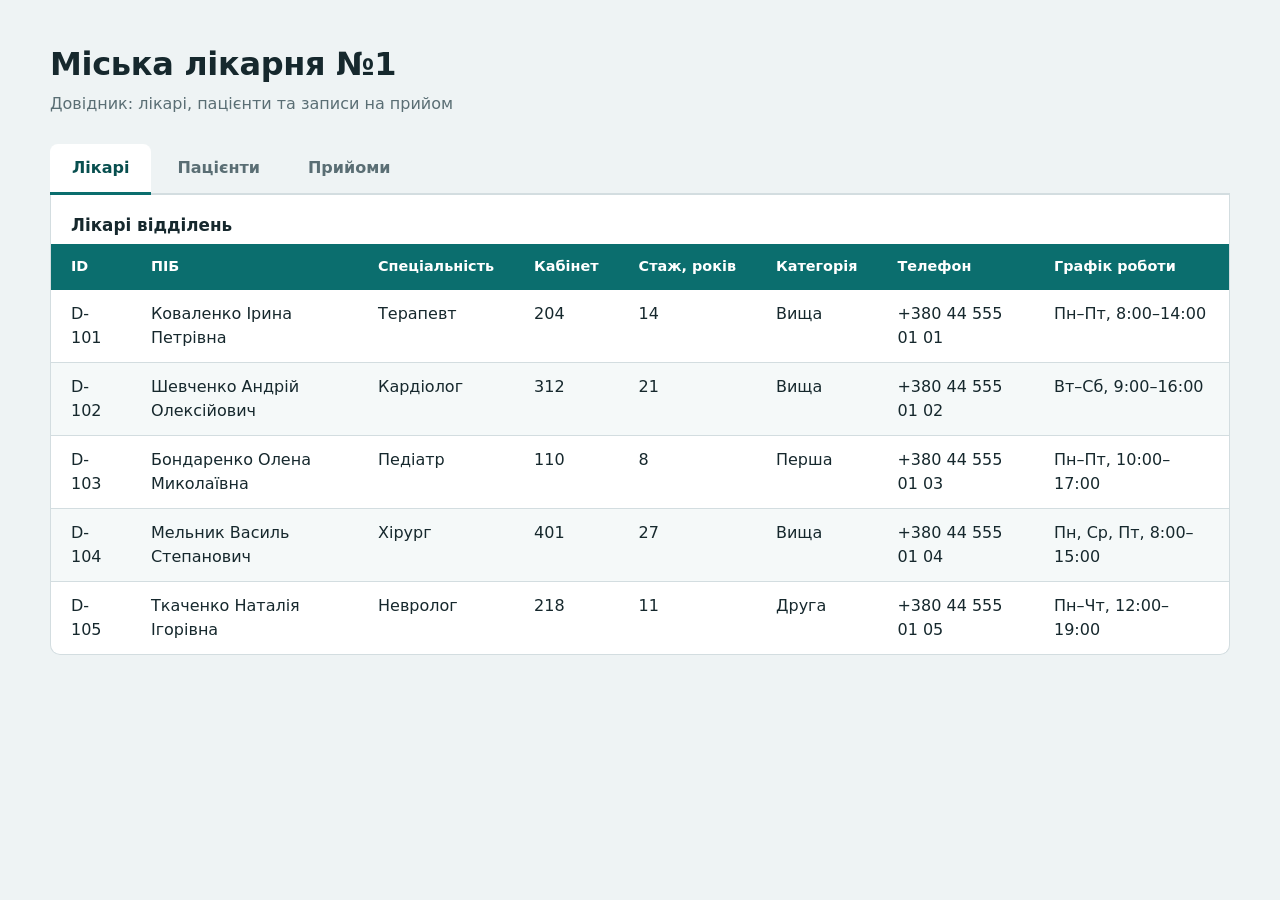
==== index.html @ d41d4b63 "Initial commit" ====
<!DOCTYPE html>
<html lang="uk">
<head>
  <meta charset="UTF-8">
  <meta name="viewport" content="width=device-width, initial-scale=1">
  <title>Лікарня — база даних</title>
  <link rel="stylesheet" href="style.css">
</head>
<body>
  <main class="page">
    <header class="page-head">
      <h1>Міська лікарня №1</h1>
      <p>Довідник: лікарі, пацієнти та записи на прийом</p>
    </header>

    <div class="tabs">
      <button class="tab is-active" id="btn-doctors">Лікарі</button>
      <button class="tab" id="btn-patients">Пацієнти</button>
      <button class="tab" id="btn-visits">Прийоми</button>
    </div>

    <!-- Таблиця 1: Лікарі -->
    <section class="panel is-active" id="panel-doctors" >
      <div class="table-wrap">
        <table>
          <caption>Лікарі відділень</caption>
          <thead>
            <tr>
              <th scope="col">ID</th>
              <th scope="col">ПІБ</th>
              <th scope="col">Спеціальність</th>
              <th scope="col">Кабінет</th>
              <th scope="col">Стаж, років</th>
              <th scope="col">Категорія</th>
              <th scope="col">Телефон</th>
              <th scope="col">Графік роботи</th>
            </tr>
          </thead>
          <tbody>
            <tr>
                <td>D-101</td>
                <td>Коваленко Ірина Петрівна</td>
                <td>Терапевт</td>
                <td>204</td>
                <td>14</td>
                <td>Вища</td>
                <td>+380 44 555 01 01</td>
                <td>Пн–Пт, 8:00–14:00</td>
            </tr>
            <tr>
                <td>D-102</td>
                <td>Шевченко Андрій Олексійович</td>
                <td>Кардіолог</td>
                <td>312</td>
                <td>21</td>
                <td>Вища</td>
                <td>+380 44 555 01 02</td>
                <td>Вт–Сб, 9:00–16:00</td>
            </tr>
            <tr>
                <td>D-103</td>
                <td>Бондаренко Олена Миколаївна</td>
                <td>Педіатр</td>
                <td>110</td>
                <td>8</td>
                <td>Перша</td>
                <td>+380 44 555 01 03</td>
                <td>Пн–Пт, 10:00–17:00</td>
            </tr>
            <tr>
                <td>D-104</td>
                <td>Мельник Василь Степанович</td>
                <td>Хірург</td>
                <td>401</td>
                <td>27</td>
                <td>Вища</td>
                <td>+380 44 555 01 04</td>
                <td>Пн, Ср, Пт, 8:00–15:00</td>
            </tr>
            <tr>
                <td>D-105</td>
                <td>Ткаченко Наталія Ігорівна</td>
                <td>Невролог</td>
                <td>218</td>
                <td>11</td>
                <td>Друга</td>
                <td>+380 44 555 01 05</td>
                <td>Пн–Чт, 12:00–19:00</td>
            </tr>
          </tbody>
        </table>
      </div>
    </section>

    <!-- Таблиця 2: Пацієнти -->
    <section class="panel" id="panel-patients" >
      <div class="table-wrap">
        <table>
          <caption>Пацієнти лікарні</caption>
          <thead>
            <tr>
              <th scope="col">№ картки</th>
              <th scope="col">ПІБ</th>
              <th scope="col">Дата народження</th>
              <th scope="col">Стать</th>
              <th scope="col">Група крові</th>
              <th scope="col">Телефон</th>
              <th scope="col">Адреса</th>
              <th scope="col">Номер полісу</th>
            </tr>
          </thead>
          <tbody>
            <tr>
                <td>P-2001</td>
                <td>Лисенко Марія Дмитрівна</td>
                <td>12.03.1985</td>
                <td>Жін.</td>
                <td>A (II) Rh+</td>
                <td>+380 67 123 45 67</td>
                <td>м. Харків, вул. Сумська, 22, кв. 5</td>
                <td>ПЛ-448120</td>
            </tr>
            <tr>
                <td>P-2002</td>
                <td>Гриценко Олег Віталійович</td>
                <td>27.09.1972</td><td>Чол.</td>
                <td>O (I) Rh+</td>
                <td>+380 50 234 56 78</td>
                <td>м. Харків, пр. Перемоги, 80, кв. 41</td>
                <td>ПЛ-448121</td>
            </tr>
            <tr>
                <td>P-2003</td>
                <td>Савченко Софія Андріївна</td>
                <td>05.06.2016</td>
                <td>Жін.</td><td>B (III) Rh−</td>
                <td>+380 93 345 67 89</td>
                <td>м. Харків, вул. Іллінська, 9, кв. 17</td>
                <td>ПЛ-448122</td></tr>
            <tr>
                <td>P-2004</td>
                <td>Ярмоленко Денис Сергійович</td>
                <td>18.11.1994</td>
                <td>Чол.</td>
                <td>AB (IV) Rh+</td>
                <td>+380 63 456 78 90</td>
                <td>м. Харків, бул. Полтавський Шлях, 14, кв. 63</td>
                <td>ПЛ-448123</td></tr>
            <tr>
                <td>P-2005</td>
                <td>Кравчук Валентина Іванівна</td>
                <td>30.01.1958</td>
                <td>Жін.</td>
                <td>A (II) Rh−</td>
                <td>+380 96 567 89 01</td>
                <td>м. Київ, вул. Антоновича, 51, кв. 8</td>
                <td>ПЛ-448124</td></tr>
          </tbody>
        </table>
      </div>
    </section>

    <!-- Таблиця 3: Прийоми -->
    <section class="panel" id="panel-visits">
      <div class="table-wrap">
        <table>
          <caption>Записи на прийом</caption>
          <thead>
            <tr>
              <th scope="col">№ запису</th>
              <th scope="col">Дата і час</th>
              <th scope="col">Пацієнт</th>
              <th scope="col">Лікар</th>
              <th scope="col">Причина звернення</th>
              <th scope="col">Статус</th>
              <th scope="col">Вартість, грн</th>
            </tr>
          </thead>
          <tbody>
            <tr>
                <td>V-5001</td>
                <td>21.10.2026, 09:00</td>
                <td>Лисенко М. Д.</td>
                <td>Коваленко І. П.</td>
                <td>Кашель, температура</td>
                <td><span class="status status-planned">Заплановано</span></td>
                <td>600</td>
            </tr>
            <tr>
                <td>V-5002</td>
                <td>21.10.2026, 10:30</td>
                <td>Гриценко О. В.</td>
                <td>Шевченко А. О.</td>
                <td>Контроль тиску</td>
                <td><span class="status status-planned">Заплановано</span></td>
                <td>850</td>
            </tr>
            <tr>
                <td>V-5003</td>
                <td>19.10.2026, 11:15</td>
                <td>Савченко С. А.</td>
                <td>Бондаренко О. М.</td>
                <td>Профілактичний огляд</td>
                <td><span class="status status-done">Завершено</span></td>
                <td>500</td>
            </tr>
            <tr>
                <td>V-5004</td>
                <td>16.10.2026, 14:00</td>
                <td>Ярмоленко Д. С.</td>
                <td>Мельник В. С.</td>
                <td>Консультація перед операцією</td>
                <td><span class="status status-done">Завершено</span></td>
                <td>900</td>
            </tr>
            <tr>
                <td>V-5005</td>
                <td>15.10.2026, 13:00</td>
                <td>Кравчук В. І.</td>
                <td>Ткаченко Н. І.</td>
                <td>Головний біль, запаморочення</td>
                <td><span class="status status-cancelled">Скасовано</span></td>
                <td>0</td>
            </tr>
          </tbody>
        </table>
      </div>
    </section>
  </main>

  <script src="script.js"></script>
</body>
</html>
---- style.css ----
:root {
  --bg: #eef3f4;
  --surface: #ffffff;
  --ink: #16282d;
  --muted: #5a6e74;
  --line: #d3dde0;
  --brand: #0b6e6e;
  --brand-dark: #084f4f;
  --row-alt: #f5f9f9;
  --done-bg: #d9f0e3;
  --done-ink: #17613a;
  --planned-bg: #dcebf7;
  --planned-ink: #1b4f7a;
  --cancel-bg: #f6dedb;
  --cancel-ink: #8a2c22;
}

/* *, *::before, *::after { box-sizing: border-box; } */

body {
  margin: 0;
  background: var(--bg);
  color: var(--ink);
  font-family: "Onest", system-ui, -apple-system, "Segoe UI", Roboto, sans-serif;
  font-size: 16px;
  line-height: 1.5;
}

.page {
  max-width: 1180px;
  margin: 0 auto;
  padding: 40px 20px 64px;
}

.page-head h1 {
  margin: 0 0 4px;
  font-size: 2rem;
  font-weight: 700;
  letter-spacing: -0.01em;
}

.page-head p {
  margin: 0 0 28px;
  color: var(--muted);
}

/* Таби */
.tabs {
  display: flex;
  gap: 4px;
  border-bottom: 2px solid var(--line);
}

.tab {
  appearance: none;
  border: 0;
  background: transparent;
  color: var(--muted);
  font: inherit;
  font-weight: 600;
  padding: 12px 22px;
  margin-bottom: -2px;
  border-bottom: 3px solid transparent;
  border-radius: 8px 8px 0 0;
  cursor: pointer;
  transition: color 0.15s, background-color 0.15s, border-color 0.15s;
}

.tab:hover { color: var(--brand-dark); background: rgba(11, 110, 110, 0.07); }

.tab.is-active {
  color: var(--brand-dark);
  background: var(--surface);
  border-bottom-color: var(--brand);
}

.tab:focus-visible {
  outline: 3px solid var(--brand);
  outline-offset: -3px;
}

/* Панелі */
.panel { display: none; }
.panel.is-active { display: block; }

.table-wrap {
  overflow-x: auto;
  background: var(--surface);
  border: 1px solid var(--line);
  border-top: 0;
  border-radius: 0 0 10px 10px;
}

table {
  width: 100%;
  border-collapse: collapse;
  min-width: 760px;
}

caption {
  text-align: left;
  padding: 18px 20px 6px;
  font-size: 1.05rem;
  font-weight: 600;
}

th, td {
  padding: 12px 20px;
  text-align: left;
  vertical-align: top;
}

thead th {
  background: var(--brand);
  color: #fff;
  font-weight: 600;
  font-size: 0.9rem;
  white-space: nowrap;
}

tbody tr:nth-child(even) { background: var(--row-alt); }
tbody tr:hover { background: #e4f0f0; }
tbody td { border-bottom: 1px solid var(--line); }
tbody tr:last-child td { border-bottom: 0; }

/* Статуси прийомів */
.status {
  display: inline-block;
  padding: 2px 10px;
  border-radius: 999px;
  font-size: 0.85rem;
  font-weight: 600;
  white-space: nowrap;
}
.status-done { background: var(--done-bg); color: var(--done-ink); }
.status-planned { background: var(--planned-bg); color: var(--planned-ink); }
.status-cancelled { background: var(--cancel-bg); color: var(--cancel-ink); }

@media (max-width: 600px) {
  .page { padding: 24px 12px 40px; }
  .page-head h1 { font-size: 1.5rem; }
  .tab { padding: 10px 14px; flex: 1; }
}

@media (prefers-reduced-motion: reduce) {
  .tab { transition: none; }
}
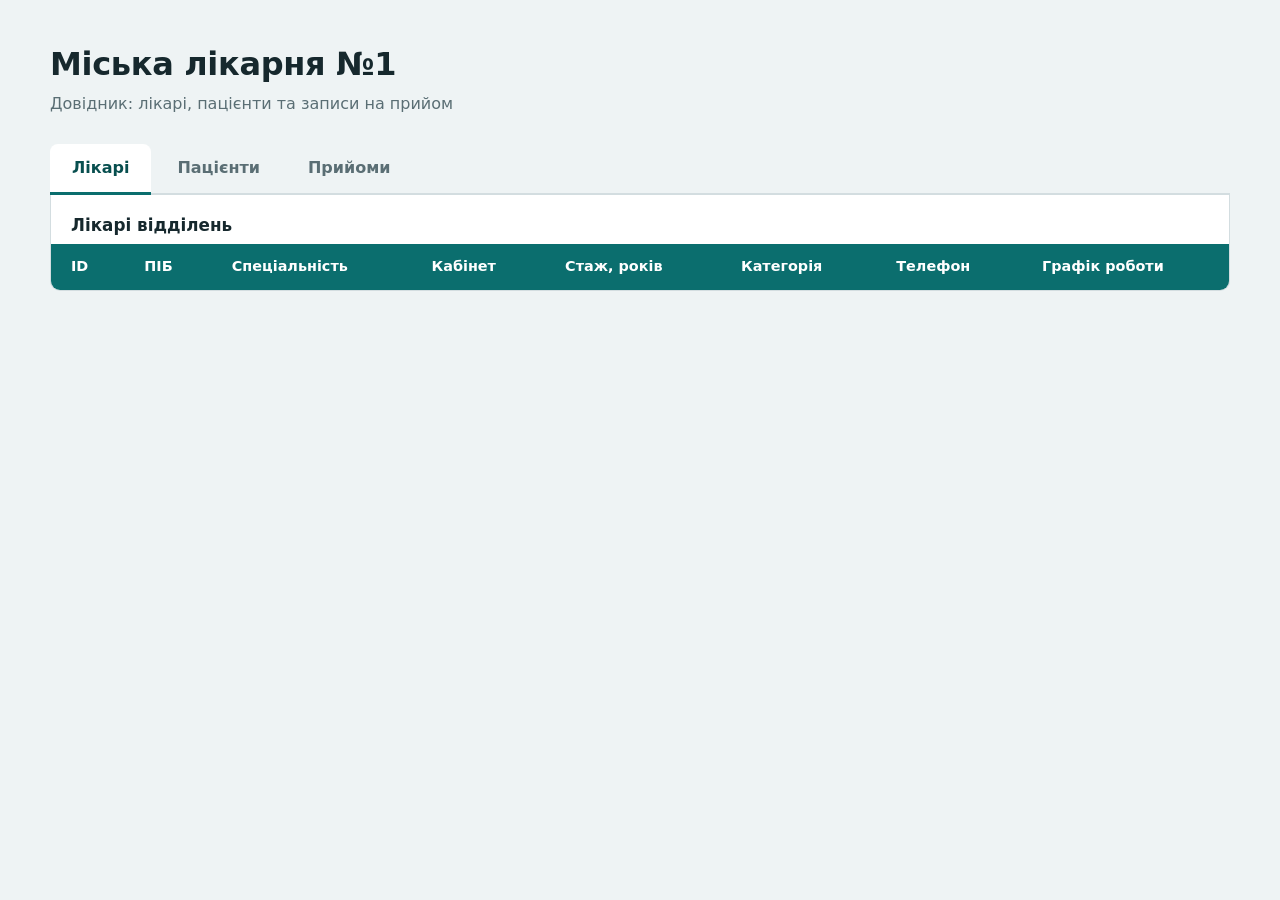
==== commit 3220e563: "changed index.html" ====
--- a/index.html
+++ b/index.html
@@ -20,7 +20,7 @@
     </div>
 
     <!-- Таблиця 1: Лікарі -->
-    <section class="panel is-active" id="panel-doctors" >
+    <section class="panel is-active" id="panel-doctors">
       <div class="table-wrap">
         <table>
           <caption>Лікарі відділень</caption>
@@ -36,64 +36,13 @@
               <th scope="col">Графік роботи</th>
             </tr>
           </thead>
-          <tbody>
-            <tr>
-                <td>D-101</td>
-                <td>Коваленко Ірина Петрівна</td>
-                <td>Терапевт</td>
-                <td>204</td>
-                <td>14</td>
-                <td>Вища</td>
-                <td>+380 44 555 01 01</td>
-                <td>Пн–Пт, 8:00–14:00</td>
-            </tr>
-            <tr>
-                <td>D-102</td>
-                <td>Шевченко Андрій Олексійович</td>
-                <td>Кардіолог</td>
-                <td>312</td>
-                <td>21</td>
-                <td>Вища</td>
-                <td>+380 44 555 01 02</td>
-                <td>Вт–Сб, 9:00–16:00</td>
-            </tr>
-            <tr>
-                <td>D-103</td>
-                <td>Бондаренко Олена Миколаївна</td>
-                <td>Педіатр</td>
-                <td>110</td>
-                <td>8</td>
-                <td>Перша</td>
-                <td>+380 44 555 01 03</td>
-                <td>Пн–Пт, 10:00–17:00</td>
-            </tr>
-            <tr>
-                <td>D-104</td>
-                <td>Мельник Василь Степанович</td>
-                <td>Хірург</td>
-                <td>401</td>
-                <td>27</td>
-                <td>Вища</td>
-                <td>+380 44 555 01 04</td>
-                <td>Пн, Ср, Пт, 8:00–15:00</td>
-            </tr>
-            <tr>
-                <td>D-105</td>
-                <td>Ткаченко Наталія Ігорівна</td>
-                <td>Невролог</td>
-                <td>218</td>
-                <td>11</td>
-                <td>Друга</td>
-                <td>+380 44 555 01 05</td>
-                <td>Пн–Чт, 12:00–19:00</td>
-            </tr>
-          </tbody>
+          <tbody id="doctors-body"></tbody>
         </table>
       </div>
     </section>
 
     <!-- Таблиця 2: Пацієнти -->
-    <section class="panel" id="panel-patients" >
+    <section class="panel" id="panel-patients">
       <div class="table-wrap">
         <table>
           <caption>Пацієнти лікарні</caption>
@@ -109,53 +58,7 @@
               <th scope="col">Номер полісу</th>
             </tr>
           </thead>
-          <tbody>
-            <tr>
-                <td>P-2001</td>
-                <td>Лисенко Марія Дмитрівна</td>
-                <td>12.03.1985</td>
-                <td>Жін.</td>
-                <td>A (II) Rh+</td>
-                <td>+380 67 123 45 67</td>
-                <td>м. Харків, вул. Сумська, 22, кв. 5</td>
-                <td>ПЛ-448120</td>
-            </tr>
-            <tr>
-                <td>P-2002</td>
-                <td>Гриценко Олег Віталійович</td>
-                <td>27.09.1972</td><td>Чол.</td>
-                <td>O (I) Rh+</td>
-                <td>+380 50 234 56 78</td>
-                <td>м. Харків, пр. Перемоги, 80, кв. 41</td>
-                <td>ПЛ-448121</td>
-            </tr>
-            <tr>
-                <td>P-2003</td>
-                <td>Савченко Софія Андріївна</td>
-                <td>05.06.2016</td>
-                <td>Жін.</td><td>B (III) Rh−</td>
-                <td>+380 93 345 67 89</td>
-                <td>м. Харків, вул. Іллінська, 9, кв. 17</td>
-                <td>ПЛ-448122</td></tr>
-            <tr>
-                <td>P-2004</td>
-                <td>Ярмоленко Денис Сергійович</td>
-                <td>18.11.1994</td>
-                <td>Чол.</td>
-                <td>AB (IV) Rh+</td>
-                <td>+380 63 456 78 90</td>
-                <td>м. Харків, бул. Полтавський Шлях, 14, кв. 63</td>
-                <td>ПЛ-448123</td></tr>
-            <tr>
-                <td>P-2005</td>
-                <td>Кравчук Валентина Іванівна</td>
-                <td>30.01.1958</td>
-                <td>Жін.</td>
-                <td>A (II) Rh−</td>
-                <td>+380 96 567 89 01</td>
-                <td>м. Київ, вул. Антоновича, 51, кв. 8</td>
-                <td>ПЛ-448124</td></tr>
-          </tbody>
+          <tbody id="patients-body"></tbody>
         </table>
       </div>
     </section>
@@ -176,53 +79,7 @@
               <th scope="col">Вартість, грн</th>
             </tr>
           </thead>
-          <tbody>
-            <tr>
-                <td>V-5001</td>
-                <td>21.10.2026, 09:00</td>
-                <td>Лисенко М. Д.</td>
-                <td>Коваленко І. П.</td>
-                <td>Кашель, температура</td>
-                <td><span class="status status-planned">Заплановано</span></td>
-                <td>600</td>
-            </tr>
-            <tr>
-                <td>V-5002</td>
-                <td>21.10.2026, 10:30</td>
-                <td>Гриценко О. В.</td>
-                <td>Шевченко А. О.</td>
-                <td>Контроль тиску</td>
-                <td><span class="status status-planned">Заплановано</span></td>
-                <td>850</td>
-            </tr>
-            <tr>
-                <td>V-5003</td>
-                <td>19.10.2026, 11:15</td>
-                <td>Савченко С. А.</td>
-                <td>Бондаренко О. М.</td>
-                <td>Профілактичний огляд</td>
-                <td><span class="status status-done">Завершено</span></td>
-                <td>500</td>
-            </tr>
-            <tr>
-                <td>V-5004</td>
-                <td>16.10.2026, 14:00</td>
-                <td>Ярмоленко Д. С.</td>
-                <td>Мельник В. С.</td>
-                <td>Консультація перед операцією</td>
-                <td><span class="status status-done">Завершено</span></td>
-                <td>900</td>
-            </tr>
-            <tr>
-                <td>V-5005</td>
-                <td>15.10.2026, 13:00</td>
-                <td>Кравчук В. І.</td>
-                <td>Ткаченко Н. І.</td>
-                <td>Головний біль, запаморочення</td>
-                <td><span class="status status-cancelled">Скасовано</span></td>
-                <td>0</td>
-            </tr>
-          </tbody>
+          <tbody id="visits-body"></tbody>
         </table>
       </div>
     </section>
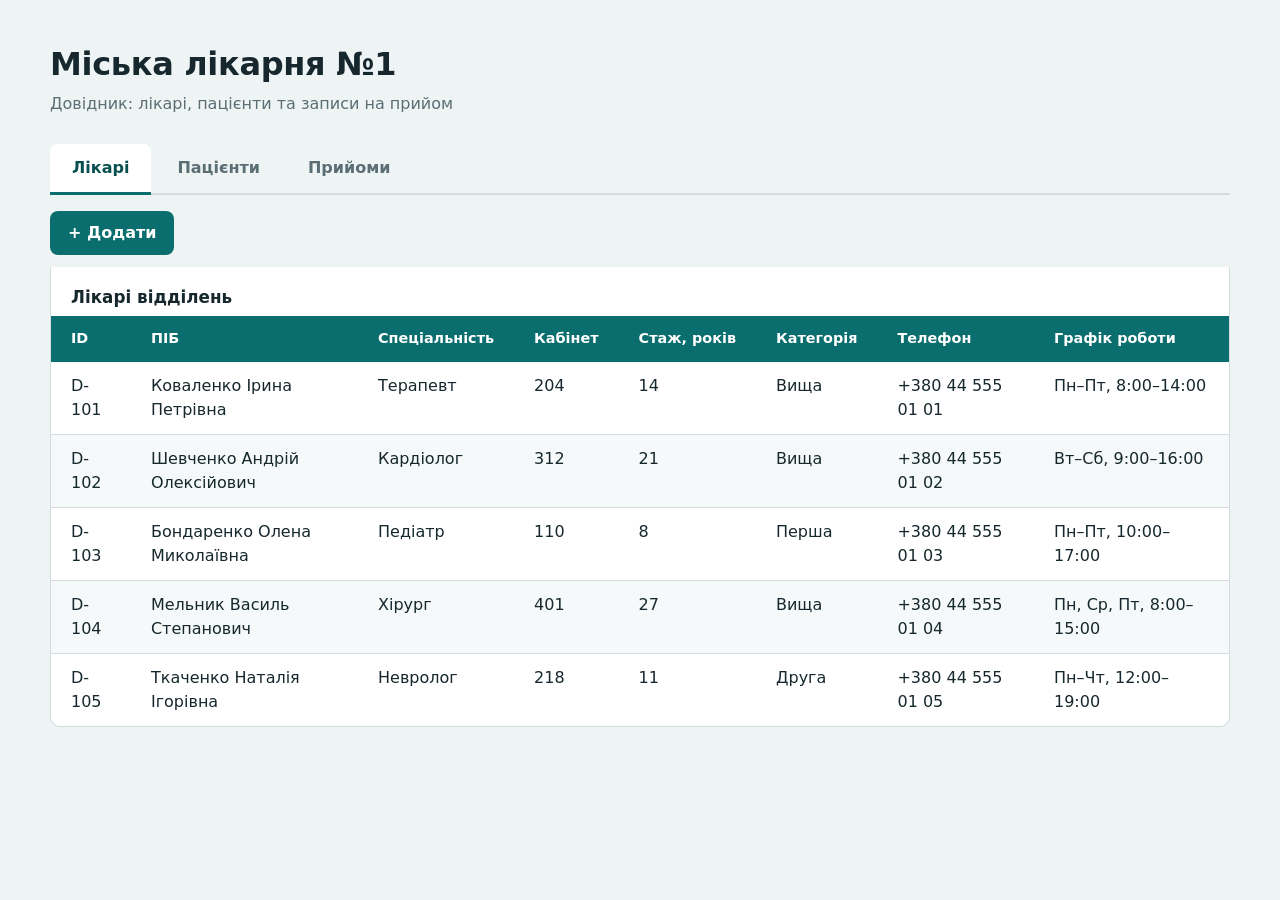
==== commit 383b4482: "Added lab2" ====
--- a/index.html
+++ b/index.html
@@ -21,6 +21,7 @@
 
     <!-- Таблиця 1: Лікарі -->
     <section class="panel is-active" id="panel-doctors">
+      <button class="add-btn" id="open-doctors">+ Додати</button>
       <div class="table-wrap">
         <table>
           <caption>Лікарі відділень</caption>
@@ -43,6 +44,7 @@
 
     <!-- Таблиця 2: Пацієнти -->
     <section class="panel" id="panel-patients">
+      <button class="add-btn" id="open-patients">+ Додати</button>
       <div class="table-wrap">
         <table>
           <caption>Пацієнти лікарні</caption>
@@ -65,6 +67,7 @@
 
     <!-- Таблиця 3: Прийоми -->
     <section class="panel" id="panel-visits">
+      <button class="add-btn" id="open-visits">+ Додати</button>
       <div class="table-wrap">
         <table>
           <caption>Записи на прийом</caption>
@@ -85,6 +88,90 @@
     </section>
   </main>
 
+  <!-- Попап: новий лікар -->
+  <dialog id="dialog-doctors">
+    <form id="form-doctors">
+      <h2>Новий лікар</h2>
+      <label>ID <input type="text" id="doc-id" placeholder="D-106" required></label>
+      <label>ПІБ <input type="text" id="doc-name" required></label>
+      <label>Спеціальність <input type="text" id="doc-spec" required></label>
+      <label>Кабінет <input type="number" id="doc-room" required></label>
+      <label>Стаж, років <input type="number" id="doc-exp" required></label>
+      <label>Категорія
+        <select id="doc-category">
+          <option>Вища</option>
+          <option>Перша</option>
+          <option>Друга</option>
+        </select>
+      </label>
+      <label>Телефон <input type="text" id="doc-phone" placeholder="+380 44 555 01 06" required></label>
+      <label>Графік роботи <input type="text" id="doc-schedule" placeholder="Пн–Пт, 8:00–14:00" required></label>
+      <div class="form-buttons">
+        <button type="button" id="cancel-doctors" class="cancel-btn">Скасувати</button>
+        <button type="submit" class="save-btn">Зберегти</button>
+      </div>
+    </form>
+  </dialog>
+
+  <!-- Попап: новий пацієнт -->
+  <dialog id="dialog-patients">
+    <form id="form-patients">
+      <h2>Новий пацієнт</h2>
+      <label>№ картки <input type="text" id="pat-id" placeholder="P-2006" required></label>
+      <label>ПІБ <input type="text" id="pat-name" required></label>
+      <label>Дата народження <input type="text" id="pat-birth" placeholder="дд.мм.рррр" required></label>
+      <label>Стать
+        <select id="pat-gender">
+          <option>Жін.</option>
+          <option>Чол.</option>
+        </select>
+      </label>
+      <label>Група крові
+        <select id="pat-blood">
+          <option>O (I) Rh+</option>
+          <option>O (I) Rh−</option>
+          <option>A (II) Rh+</option>
+          <option>A (II) Rh−</option>
+          <option>B (III) Rh+</option>
+          <option>B (III) Rh−</option>
+          <option>AB (IV) Rh+</option>
+          <option>AB (IV) Rh−</option>
+        </select>
+      </label>
+      <label>Телефон <input type="text" id="pat-phone" placeholder="+380 67 000 00 00" required></label>
+      <label>Адреса <input type="text" id="pat-address" required></label>
+      <label>Номер полісу <input type="text" id="pat-policy" placeholder="ПЛ-448125" required></label>
+      <div class="form-buttons">
+        <button type="button" id="cancel-patients" class="cancel-btn">Скасувати</button>
+        <button type="submit" class="save-btn">Зберегти</button>
+      </div>
+    </form>
+  </dialog>
+
+  <!-- Попап: новий прийом -->
+  <dialog id="dialog-visits">
+    <form id="form-visits">
+      <h2>Новий запис на прийом</h2>
+      <label>№ запису <input type="text" id="vis-id" placeholder="V-5006" required></label>
+      <label>Дата і час <input type="text" id="vis-date" placeholder="22.10.2026, 09:00" required></label>
+      <label>Пацієнт <input type="text" id="vis-patient" placeholder="Прізвище І. П." required></label>
+      <label>Лікар <input type="text" id="vis-doctor" placeholder="Прізвище І. П." required></label>
+      <label>Причина звернення <input type="text" id="vis-reason" required></label>
+      <label>Статус
+        <select id="vis-status">
+          <option value="planned">Заплановано</option>
+          <option value="done">Завершено</option>
+          <option value="cancelled">Скасовано</option>
+        </select>
+      </label>
+      <label>Вартість, грн <input type="number" id="vis-price" min="0" required></label>
+      <div class="form-buttons">
+        <button type="button" id="cancel-visits" class="cancel-btn">Скасувати</button>
+        <button type="submit" class="save-btn">Зберегти</button>
+      </div>
+    </form>
+  </dialog>
+
   <script src="script.js"></script>
 </body>
 </html>
--- a/style.css
+++ b/style.css
@@ -145,3 +145,66 @@
 @media (prefers-reduced-motion: reduce) {
   .tab { transition: none; }
 }
+
+/* Кнопка "Додати" */
+.add-btn {
+  margin: 16px 0 12px;
+  padding: 10px 18px;
+  border: 0;
+  border-radius: 8px;
+  background: var(--brand);
+  color: #fff;
+  font: inherit;
+  font-weight: 600;
+  cursor: pointer;
+}
+.add-btn:hover { background: var(--brand-dark); }
+
+/* Попап з формою */
+dialog {
+  width: 420px;
+  max-width: 92vw;
+  border: 0;
+  border-radius: 10px;
+  padding: 24px;
+  color: var(--ink);
+}
+dialog::backdrop { background: rgba(0, 0, 0, 0.45); }
+
+dialog h2 { margin: 0 0 16px; font-size: 1.3rem; }
+
+dialog label {
+  display: block;
+  margin-bottom: 12px;
+  font-weight: 600;
+  font-size: 0.9rem;
+}
+
+dialog input,
+dialog select {
+  display: block;
+  width: 100%;
+  box-sizing: border-box;
+  margin-top: 4px;
+  padding: 8px 10px;
+  border: 1px solid var(--line);
+  border-radius: 6px;
+  font: inherit;
+  font-weight: 400;
+}
+
+.form-buttons {
+  display: flex;
+  justify-content: flex-end;
+  gap: 8px;
+  margin-top: 16px;
+}
+.form-buttons button {
+  padding: 8px 16px;
+  border-radius: 8px;
+  font: inherit;
+  font-weight: 600;
+  cursor: pointer;
+}
+.cancel-btn { background: #fff; border: 1px solid var(--line); color: var(--ink); }
+.save-btn { background: var(--brand); border: 1px solid var(--brand); color: #fff; }
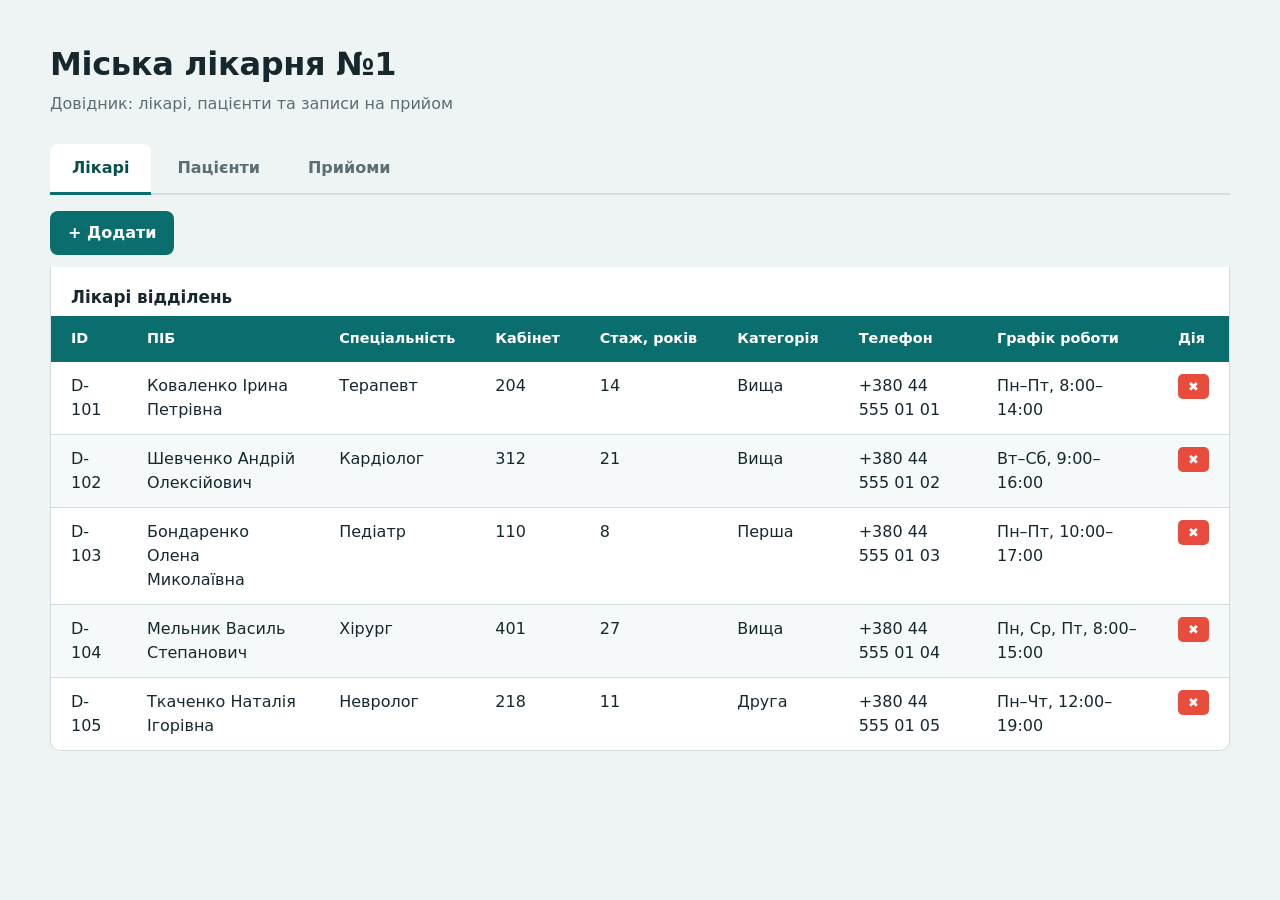
==== commit 299bf775: "Added Lab4" ====
--- a/index.html
+++ b/index.html
@@ -19,7 +19,7 @@
       <button class="tab" id="btn-visits">Прийоми</button>
     </div>
 
-    <!-- Таблиця 1: Лікарі -->
+    <!-- Лікарі -->
     <section class="panel is-active" id="panel-doctors">
       <button class="add-btn" id="open-doctors">+ Додати</button>
       <div class="table-wrap">
@@ -35,6 +35,7 @@
               <th scope="col">Категорія</th>
               <th scope="col">Телефон</th>
               <th scope="col">Графік роботи</th>
+              <th scope="col">Дія</th>
             </tr>
           </thead>
           <tbody id="doctors-body"></tbody>
@@ -42,7 +43,7 @@
       </div>
     </section>
 
-    <!-- Таблиця 2: Пацієнти -->
+    <!-- Пацієнти -->
     <section class="panel" id="panel-patients">
       <button class="add-btn" id="open-patients">+ Додати</button>
       <div class="table-wrap">
@@ -58,6 +59,7 @@
               <th scope="col">Телефон</th>
               <th scope="col">Адреса</th>
               <th scope="col">Номер полісу</th>
+              <th scope="col">Дія</th>
             </tr>
           </thead>
           <tbody id="patients-body"></tbody>
@@ -65,7 +67,7 @@
       </div>
     </section>
 
-    <!-- Таблиця 3: Прийоми -->
+    <!-- Прийоми -->
     <section class="panel" id="panel-visits">
       <button class="add-btn" id="open-visits">+ Додати</button>
       <div class="table-wrap">
@@ -80,6 +82,7 @@
               <th scope="col">Причина звернення</th>
               <th scope="col">Статус</th>
               <th scope="col">Вартість, грн</th>
+              <th scope="col">Дія</th>
             </tr>
           </thead>
           <tbody id="visits-body"></tbody>
@@ -154,8 +157,8 @@
       <h2>Новий запис на прийом</h2>
       <label>№ запису <input type="text" id="vis-id" placeholder="V-5006" required></label>
       <label>Дата і час <input type="text" id="vis-date" placeholder="22.10.2026, 09:00" required></label>
-      <label>Пацієнт <input type="text" id="vis-patient" placeholder="Прізвище І. П." required></label>
-      <label>Лікар <input type="text" id="vis-doctor" placeholder="Прізвище І. П." required></label>
+      <label>Пацієнт <select id="vis-patient" required></select></label>
+      <label>Лікар <select id="vis-doctor" required></select></label>
       <label>Причина звернення <input type="text" id="vis-reason" required></label>
       <label>Статус
         <select id="vis-status">
--- a/style.css
+++ b/style.css
@@ -15,8 +15,6 @@
   --cancel-ink: #8a2c22;
 }
 
-/* *, *::before, *::after { box-sizing: border-box; } */
-
 body {
   margin: 0;
   background: var(--bg);
@@ -44,7 +42,7 @@
   color: var(--muted);
 }
 
-/* Таби */
+/* Вкладки */
 .tabs {
   display: flex;
   gap: 4px;
@@ -66,7 +64,10 @@
   transition: color 0.15s, background-color 0.15s, border-color 0.15s;
 }
 
-.tab:hover { color: var(--brand-dark); background: rgba(11, 110, 110, 0.07); }
+.tab:hover {
+  color: var(--brand-dark);
+  background: rgba(11, 110, 110, 0.07);
+}
 
 .tab.is-active {
   color: var(--brand-dark);
@@ -123,6 +124,38 @@
 tbody td { border-bottom: 1px solid var(--line); }
 tbody tr:last-child td { border-bottom: 0; }
 
+/* Можливість редагування ПІБ */
+.edit-name {
+  cursor: pointer;
+}
+
+.edit-name:hover {
+  text-decoration: underline;
+  color: var(--brand-dark);
+}
+
+.edit-input {
+  width: 180px;
+  padding: 5px;
+  border: 1px solid var(--brand);
+  border-radius: 4px;
+  font: inherit;
+}
+
+/* Кнопка видалення */
+.delete-btn {
+  border: 0;
+  border-radius: 5px;
+  padding: 5px 10px;
+  background: #e74c3c;
+  color: white;
+  cursor: pointer;
+}
+
+.delete-btn:hover {
+  background: #c0392b;
+}
+
 /* Статуси прийомів */
 .status {
   display: inline-block;
@@ -132,6 +165,7 @@
   font-weight: 600;
   white-space: nowrap;
 }
+
 .status-done { background: var(--done-bg); color: var(--done-ink); }
 .status-planned { background: var(--planned-bg); color: var(--planned-ink); }
 .status-cancelled { background: var(--cancel-bg); color: var(--cancel-ink); }
@@ -158,6 +192,7 @@
   font-weight: 600;
   cursor: pointer;
 }
+
 .add-btn:hover { background: var(--brand-dark); }
 
 /* Попап з формою */
@@ -169,9 +204,13 @@
   padding: 24px;
   color: var(--ink);
 }
+
 dialog::backdrop { background: rgba(0, 0, 0, 0.45); }
 
-dialog h2 { margin: 0 0 16px; font-size: 1.3rem; }
+dialog h2 {
+  margin: 0 0 16px;
+  font-size: 1.3rem;
+}
 
 dialog label {
   display: block;
@@ -199,6 +238,7 @@
   gap: 8px;
   margin-top: 16px;
 }
+
 .form-buttons button {
   padding: 8px 16px;
   border-radius: 8px;
@@ -206,5 +246,15 @@
   font-weight: 600;
   cursor: pointer;
 }
-.cancel-btn { background: #fff; border: 1px solid var(--line); color: var(--ink); }
-.save-btn { background: var(--brand); border: 1px solid var(--brand); color: #fff; }
+
+.cancel-btn {
+  background: #fff;
+  border: 1px solid var(--line);
+  color: var(--ink);
+}
+
+.save-btn {
+  background: var(--brand);
+  border: 1px solid var(--brand);
+  color: #fff;
+}
